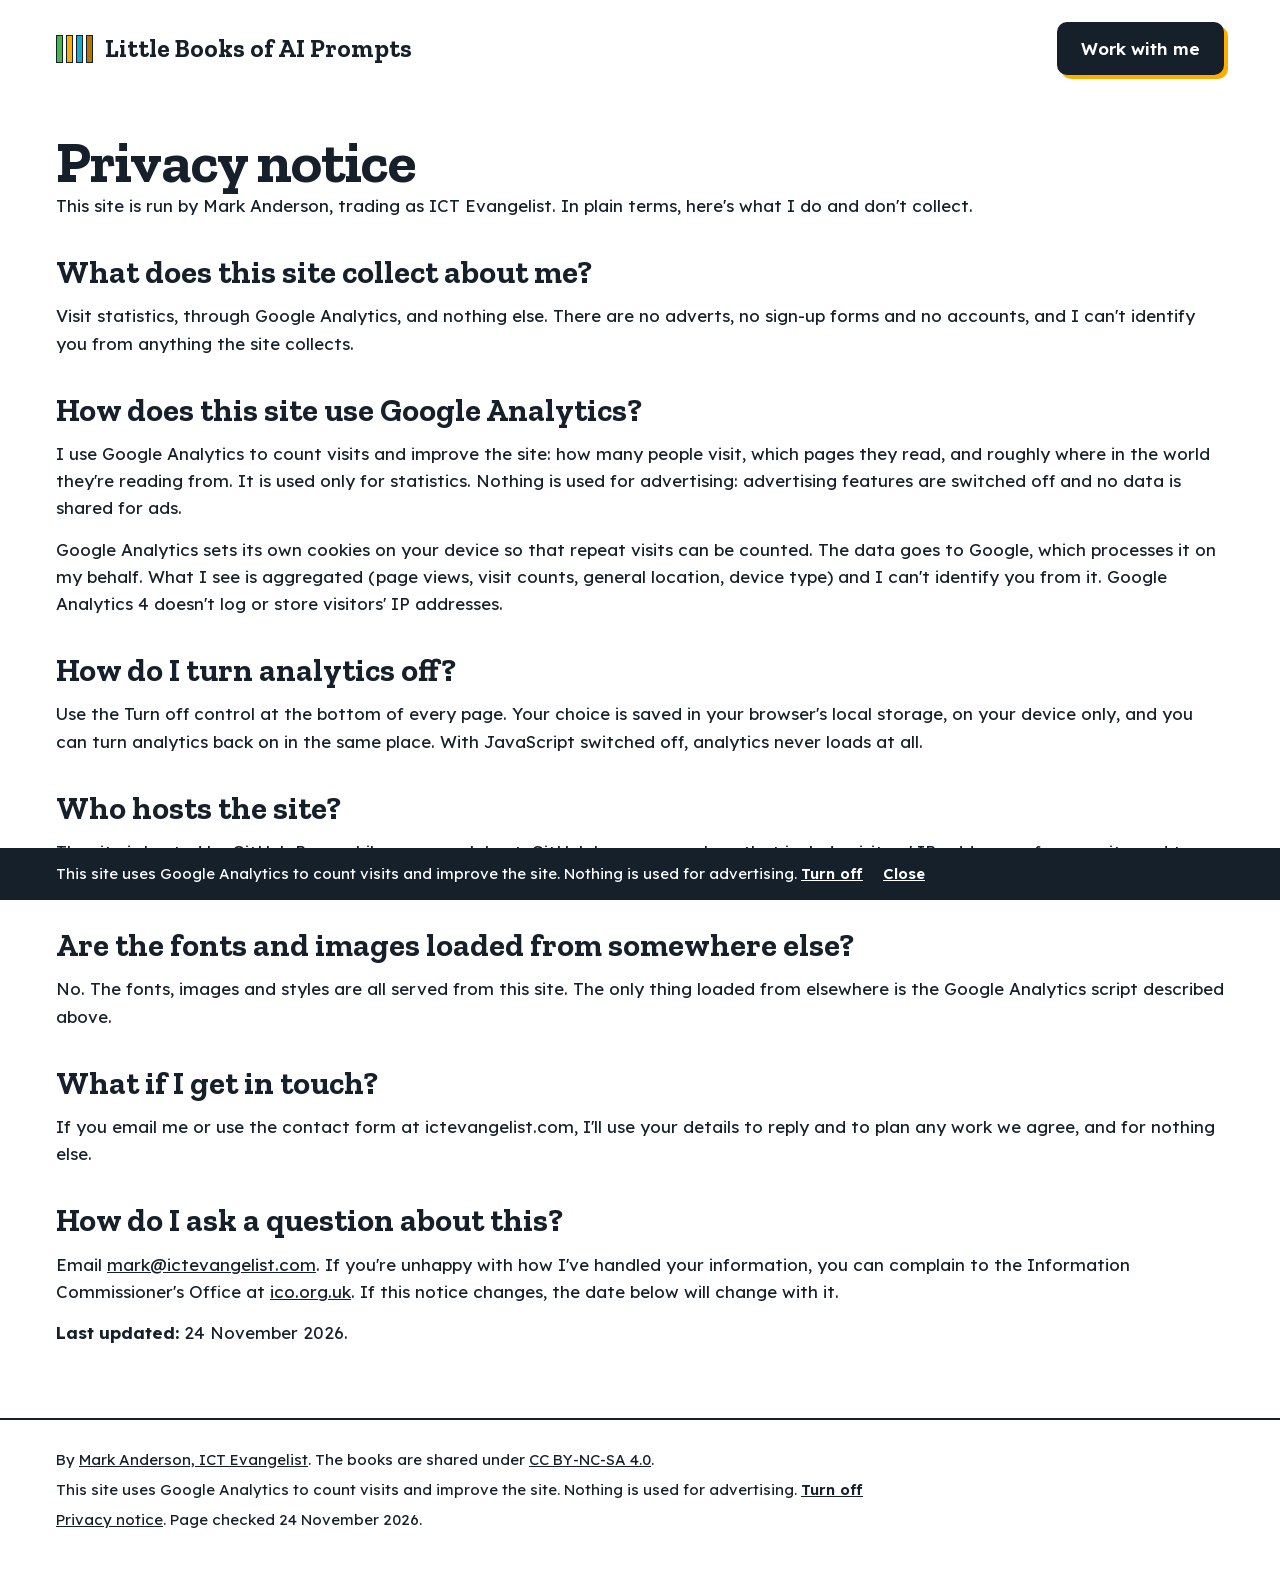
==== privacy/index.html @ 9bd785f1 "Holding page: Google Analytics with a Turn off control, privacy notice, hosted fonts Co-Authored-By:" ====
<!DOCTYPE html>
<html lang="en-GB">
<head>
<meta charset="utf-8">
<meta name="viewport" content="width=device-width, initial-scale=1">
<script>window.dataLayer=window.dataLayer||[];function gtag(){dataLayer.push(arguments);}if(location.hostname==="prompts.ictevangelist.com"){var gaOff=false;try{gaOff=localStorage.getItem("ga-optout")==="1";}catch(e){}gtag("consent","default",{"analytics_storage":gaOff?"denied":"granted","ad_storage":"denied","ad_user_data":"denied","ad_personalization":"denied"});gtag("js",new Date());gtag("config","G-3GVSLSE1K1");var gs=document.createElement("script");gs.async=true;gs.src="https://www.googletagmanager.com/gtag/js?id=G-3GVSLSE1K1";document.head.appendChild(gs);}</script>
<title>Privacy Notice | Little Books of AI Prompts</title>
<meta name="description" content="What this site collects: visit statistics through Google Analytics, which you can turn off, and nothing else.">
<link rel="canonical" href="https://prompts.ictevangelist.com/privacy/">
<meta name="author" content="Mark Anderson (ICT Evangelist)">
<meta name="robots" content="index, follow">
<meta property="og:type" content="website">
<meta property="og:site_name" content="The Little Books of Generative AI Prompts">
<meta property="og:title" content="AI Prompts for Teachers, School Leaders and Support Staff | Coming Soon">
<meta property="og:description" content="The 2027 Little Books of Generative AI Prompts by Mark Anderson are coming soon: tested AI prompts for primary teachers, secondary teachers, school and trust leaders and support staff.">
<meta property="og:url" content="https://prompts.ictevangelist.com/">
<meta property="og:image" content="https://prompts.ictevangelist.com/assets/og-image.png">
<meta name="twitter:card" content="summary_large_image">
<link rel="icon" href="/favicon.svg" type="image/svg+xml">
<link rel="preload" href="/assets/fonts/zilla-slab-700.woff2" as="font" type="font/woff2" crossorigin>
<link rel="preload" href="/assets/fonts/lexend-var.woff2" as="font" type="font/woff2" crossorigin>
<link rel="stylesheet" href="/css/styles.css?v=2">
</head>
<body>
<a class="skip" href="#main">Skip to main content</a>
<header class="top">
  <a class="logo" href="/" aria-label="The Little Books of AI Prompts, home"><span class="sp" aria-hidden="true"><i style="background:#45B84A"></i><i style="background:#FEAE00"></i><i style="background:#17ABCE"></i><i style="background:#B87400"></i></span>Little Books of AI Prompts</a>
  <a class="btn btn--dark" href="https://ictevangelist.com/contact/">Work with me</a>
</header>
<main id="main">
<article class="prose">
<h1>Privacy notice</h1>
<p>This site is run by Mark Anderson, trading as ICT Evangelist. In plain terms, here's what I do and don't collect.</p>
<h2>What does this site collect about me?</h2>
<p>Visit statistics, through Google Analytics, and nothing else. There are no adverts, no sign-up forms and no accounts, and I can't identify you from anything the site collects.</p>
<h2>How does this site use Google Analytics?</h2>
<p>I use Google Analytics to count visits and improve the site: how many people visit, which pages they read, and roughly where in the world they're reading from. It is used only for statistics. Nothing is used for advertising: advertising features are switched off and no data is shared for ads.</p>
<p>Google Analytics sets its own cookies on your device so that repeat visits can be counted. The data goes to Google, which processes it on my behalf. What I see is aggregated (page views, visit counts, general location, device type) and I can't identify you from it. Google Analytics 4 doesn't log or store visitors' IP addresses.</p>
<h2>How do I turn analytics off?</h2>
<p>Use the Turn off control at the bottom of every page. Your choice is saved in your browser's local storage, on your device only, and you can turn analytics back on in the same place. With JavaScript switched off, analytics never loads at all.</p>
<h2>Who hosts the site?</h2>
<p>The site is hosted by GitHub Pages. Like every web host, GitHub keeps server logs that include visitors' IP addresses, for security and to keep the service running. I can't see those logs. <a href="https://docs.github.com/en/site-policy/privacy-policies/github-general-privacy-statement">GitHub's privacy statement</a> explains what they do with them.</p>
<h2>Are the fonts and images loaded from somewhere else?</h2>
<p>No. The fonts, images and styles are all served from this site. The only thing loaded from elsewhere is the Google Analytics script described above.</p>
<h2>What if I get in touch?</h2>
<p>If you email me or use the contact form at ictevangelist.com, I'll use your details to reply and to plan any work we agree, and for nothing else.</p>
<h2>How do I ask a question about this?</h2>
<p>Email <a href="mailto:mark@ictevangelist.com">mark@ictevangelist.com</a>. If you're unhappy with how I've handled your information, you can complain to the Information Commissioner's Office at <a href="https://ico.org.uk">ico.org.uk</a>. If this notice changes, the date below will change with it.</p>
<p><b>Last updated:</b> 24 November 2026.</p>
</article>
</main>
<footer class="foot">
  <p>By <a href="https://ictevangelist.com">Mark Anderson, ICT Evangelist</a>. The books are shared under <a href="https://creativecommons.org/licenses/by-nc-sa/4.0/">CC BY-NC-SA 4.0</a>.</p>
  <p class="ga-note"><span class="ga-msg">This site uses Google Analytics to count visits and improve the site. Nothing is used for advertising.</span> <button type="button" class="ga-toggle">Turn off</button></p>
  <p><a href="/privacy/">Privacy notice</a>. Page checked 24 November 2026.</p>
</footer>
<script src="/js/ga-optout.js" defer></script>
</body>
</html>
---- css/styles.css ----
@font-face{font-family:'Zilla Slab';src:url('/assets/fonts/zilla-slab-700.woff2') format('woff2');font-weight:700;font-style:normal;font-display:swap}
@font-face{font-family:'Zilla Slab';src:url('/assets/fonts/zilla-slab-600.woff2') format('woff2');font-weight:600;font-style:normal;font-display:swap}
@font-face{font-family:'Lexend';src:url('/assets/fonts/lexend-var.woff2') format('woff2');font-weight:100 900;font-style:normal;font-display:swap}
*{box-sizing:border-box}
html{-webkit-text-size-adjust:100%}
body{margin:0;font-family:Lexend,system-ui,sans-serif;background:#fff;color:#16202b;font-size:17px;line-height:1.6}
h1,h2,h3,.logo{font-family:'Zilla Slab',Georgia,serif;font-weight:700;margin:0}
a{color:inherit}
a:focus-visible,.btn:focus-visible{outline:3px solid #16202b;outline-offset:3px}
.skip{position:absolute;left:-999px;top:0;background:#16202b;color:#fff;padding:10px 16px;z-index:9}
.skip:focus{left:8px;top:8px}
.top{display:flex;justify-content:space-between;align-items:center;gap:16px;padding:22px 56px}
.logo{font-size:25px;display:flex;align-items:center;gap:12px;text-decoration:none;line-height:1.1}
.sp{display:flex;gap:3px;flex:none}.sp i{width:7px;height:28px;display:block;border:1.5px solid #16202b}
.btn{display:inline-block;font-weight:600;text-decoration:none;border-radius:10px;white-space:nowrap;border:2px solid #16202b}
.btn--dark{background:#16202b;color:#fff;padding:11px 22px;box-shadow:4px 4px 0 #FEAE00}
.btn--amber{background:#FEAE00;color:#16202b;padding:15px 28px}
.hero{padding:36px 56px 20px;display:grid;grid-template-columns:1fr 1fr;gap:64px;align-items:center}
.tape{display:inline-block;margin:0 0 22px;background:#FEAE00;color:#16202b;font-weight:600;font-size:18px;padding:6px 16px;border:2px solid #16202b;border-radius:8px;box-shadow:4px 4px 0 #16202b;transform:rotate(-2deg)}
h1{font-size:clamp(44px,6vw,84px);line-height:1;letter-spacing:-.015em}
.sub{font-size:20px;margin:24px 0 0;color:#3b4754}
.hero__roles h2{font-size:32px;margin:0 0 20px}
.tiles{list-style:none;margin:0;padding:0;display:grid;grid-template-columns:1fr 1fr;gap:26px}
.tile{border:2px solid #16202b;border-radius:16px;overflow:hidden;display:flex;flex-direction:column;min-height:196px;background:#fff;box-shadow:8px 8px 0 #16202b;transform:rotate(var(--t))}
.tile i{display:block;height:46px;background:var(--c);border-bottom:2px solid #16202b}
.tile b{font-family:'Zilla Slab',Georgia,serif;font-size:31px;line-height:1.05;padding:18px 22px 0}
.tile span{font-size:15px;padding:8px 22px 0}
.tile small{margin-top:auto;font-size:15px;font-weight:600;padding:10px 22px 16px}
.band{margin:64px 56px 0;border:2px solid #16202b;border-radius:16px;background:#16202b;color:#fff;display:flex;align-items:center;gap:34px;padding:0 44px 0 30px;box-shadow:8px 8px 0 #FEAE00}
.band img{height:190px;width:auto;margin-top:-34px;align-self:flex-end;display:block}
.band__text{flex:1}.band h2{font-size:40px;line-height:1.05}.band p{margin:8px 0 0;color:#d5dde5}
.faq,.more{padding:64px 56px 0}
.faq h2,.more h2{font-size:40px;margin-bottom:22px}
.qas{display:grid;grid-template-columns:1fr 1fr;gap:26px}
.qa{border:2px solid #16202b;border-radius:16px;padding:22px 24px;box-shadow:6px 6px 0 #16202b}
.qa h3{font-size:25px;line-height:1.15}.qa p{margin:10px 0 0}
.sis{list-style:none;margin:0;padding:0;display:grid;grid-template-columns:repeat(3,1fr);gap:26px}
.sis a{display:block;height:100%;text-decoration:none;border:2px solid #16202b;border-radius:16px;padding:20px 22px;box-shadow:6px 6px 0 #16202b}
.sis b{display:block;font-family:'Zilla Slab',Georgia,serif;font-size:25px;line-height:1.15;text-decoration:underline;text-underline-offset:4px}
.sis span{display:block;margin-top:8px}
.foot{margin-top:72px;padding:28px 56px 40px;border-top:2px solid #16202b;font-size:15px}
.foot p{margin:0 0 6px}
@media (max-width:980px){
 .top{padding:18px 20px}.logo{font-size:20px}
 .hero{grid-template-columns:1fr;gap:40px;padding:24px 20px 10px}
 .band{margin:56px 20px 0;flex-direction:column;align-items:flex-start;padding:0 24px 28px;gap:16px}
 .band img{align-self:flex-start;height:150px;margin-top:-30px}.band h2{font-size:32px}
 .faq,.more{padding:56px 20px 0}.faq h2,.more h2{font-size:32px}
 .qas,.sis{grid-template-columns:1fr}
 .foot{padding:24px 20px 36px}
}
@media (max-width:560px){.tiles{grid-template-columns:1fr}.tile{min-height:0}.tile small{padding-top:16px}.btn--dark{padding:9px 14px;font-size:15px}.logo{font-size:18px}}
.prose{padding:36px 56px 0}.prose h1{font-size:clamp(36px,4.6vw,62px)}.prose h2{font-size:32px;line-height:1.1;margin:36px 0 12px}.prose p{margin:0 0 14px}
.ga-note button{font:inherit;font-weight:600;background:none;border:0;padding:0;color:#16202b;text-decoration:underline;cursor:pointer}
.ga-pop{position:fixed;left:0;right:0;bottom:0;z-index:50;display:flex;flex-wrap:wrap;align-items:center;gap:8px 20px;padding:14px 56px;background:#16202b;color:#fff;font-size:15px}
.ga-pop .ga-note{margin:0}.ga-pop button{font:inherit;font-weight:600;background:none;border:0;padding:0;color:#fff;text-decoration:underline;cursor:pointer}
.ga-pop :focus-visible{outline:3px solid #fff;outline-offset:2px}
@media (max-width:980px){.prose{padding:24px 20px 0}.ga-pop{padding:14px 20px}}
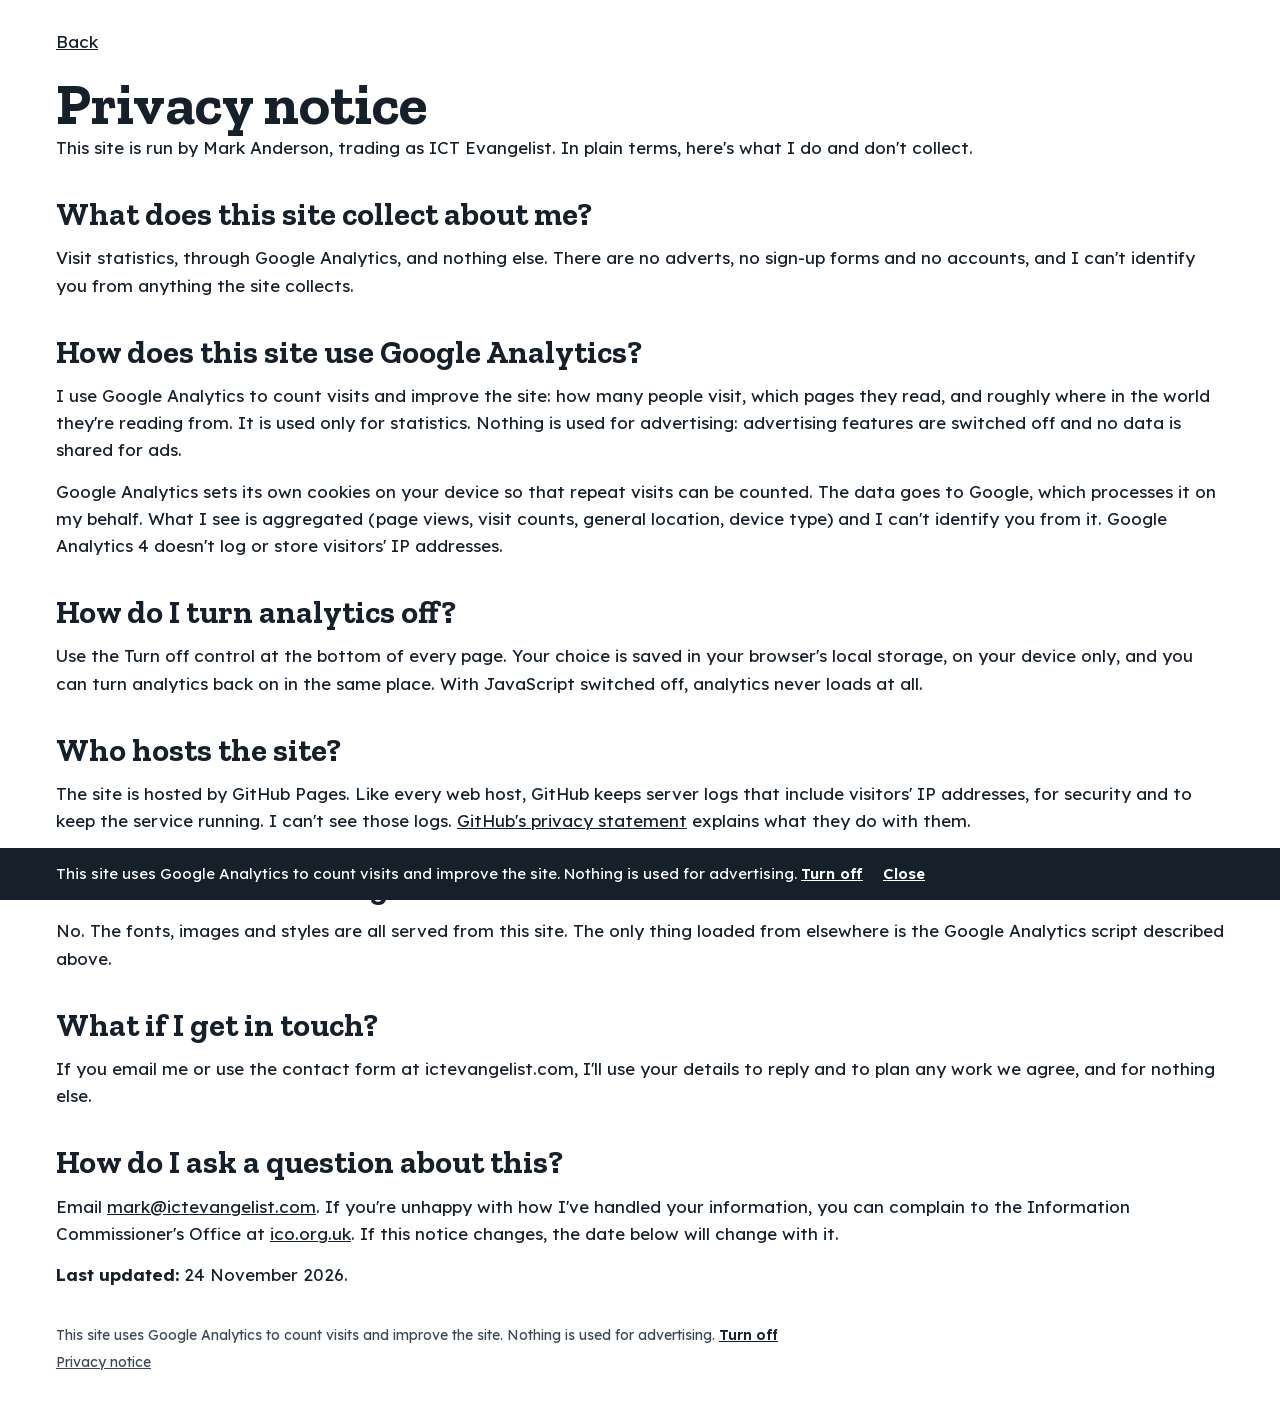
==== commit 202baf46: "Coming soon Co-Authored-By: Claude Fable 5.2 <noreply@anthropic.com>" ====
--- a/privacy/index.html
+++ b/privacy/index.html
@@ -4,31 +4,22 @@
 <meta charset="utf-8">
 <meta name="viewport" content="width=device-width, initial-scale=1">
 <script>window.dataLayer=window.dataLayer||[];function gtag(){dataLayer.push(arguments);}if(location.hostname==="prompts.ictevangelist.com"){var gaOff=false;try{gaOff=localStorage.getItem("ga-optout")==="1";}catch(e){}gtag("consent","default",{"analytics_storage":gaOff?"denied":"granted","ad_storage":"denied","ad_user_data":"denied","ad_personalization":"denied"});gtag("js",new Date());gtag("config","G-3GVSLSE1K1");var gs=document.createElement("script");gs.async=true;gs.src="https://www.googletagmanager.com/gtag/js?id=G-3GVSLSE1K1";document.head.appendChild(gs);}</script>
-<title>Privacy Notice | Little Books of AI Prompts</title>
-<meta name="description" content="What this site collects: visit statistics through Google Analytics, which you can turn off, and nothing else.">
+<title>Privacy notice</title>
+<meta name="description" content="Coming soon.">
 <link rel="canonical" href="https://prompts.ictevangelist.com/privacy/">
-<meta name="author" content="Mark Anderson (ICT Evangelist)">
 <meta name="robots" content="index, follow">
-<meta property="og:type" content="website">
-<meta property="og:site_name" content="The Little Books of Generative AI Prompts">
-<meta property="og:title" content="AI Prompts for Teachers, School Leaders and Support Staff | Coming Soon">
-<meta property="og:description" content="The 2027 Little Books of Generative AI Prompts by Mark Anderson are coming soon: tested AI prompts for primary teachers, secondary teachers, school and trust leaders and support staff.">
-<meta property="og:url" content="https://prompts.ictevangelist.com/">
+<meta property="og:title" content="Coming soon">
+<meta property="og:description" content="Coming soon.">
+<meta property="og:url" content="https://prompts.ictevangelist.com/privacy/">
 <meta property="og:image" content="https://prompts.ictevangelist.com/assets/og-image.png">
 <meta name="twitter:card" content="summary_large_image">
 <link rel="icon" href="/favicon.svg" type="image/svg+xml">
 <link rel="preload" href="/assets/fonts/zilla-slab-700.woff2" as="font" type="font/woff2" crossorigin>
 <link rel="preload" href="/assets/fonts/lexend-var.woff2" as="font" type="font/woff2" crossorigin>
-<link rel="stylesheet" href="/css/styles.css?v=2">
+<link rel="stylesheet" href="/css/styles.css?v=4">
 </head>
 <body>
-<a class="skip" href="#main">Skip to main content</a>
-<header class="top">
-  <a class="logo" href="/" aria-label="The Little Books of AI Prompts, home"><span class="sp" aria-hidden="true"><i style="background:#45B84A"></i><i style="background:#FEAE00"></i><i style="background:#17ABCE"></i><i style="background:#B87400"></i></span>Little Books of AI Prompts</a>
-  <a class="btn btn--dark" href="https://ictevangelist.com/contact/">Work with me</a>
-</header>
-<main id="main">
-<article class="prose">
+<main><p class="back"><a href="/">Back</a></p><article class="prose">
 <h1>Privacy notice</h1>
 <p>This site is run by Mark Anderson, trading as ICT Evangelist. In plain terms, here's what I do and don't collect.</p>
 <h2>What does this site collect about me?</h2>
@@ -47,12 +38,10 @@
 <h2>How do I ask a question about this?</h2>
 <p>Email <a href="mailto:mark@ictevangelist.com">mark@ictevangelist.com</a>. If you're unhappy with how I've handled your information, you can complain to the Information Commissioner's Office at <a href="https://ico.org.uk">ico.org.uk</a>. If this notice changes, the date below will change with it.</p>
 <p><b>Last updated:</b> 24 November 2026.</p>
-</article>
-</main>
+</article></main>
 <footer class="foot">
-  <p>By <a href="https://ictevangelist.com">Mark Anderson, ICT Evangelist</a>. The books are shared under <a href="https://creativecommons.org/licenses/by-nc-sa/4.0/">CC BY-NC-SA 4.0</a>.</p>
   <p class="ga-note"><span class="ga-msg">This site uses Google Analytics to count visits and improve the site. Nothing is used for advertising.</span> <button type="button" class="ga-toggle">Turn off</button></p>
-  <p><a href="/privacy/">Privacy notice</a>. Page checked 24 November 2026.</p>
+  <p><a href="/privacy/">Privacy notice</a></p>
 </footer>
 <script src="/js/ga-optout.js" defer></script>
 </body>
--- a/css/styles.css
+++ b/css/styles.css
@@ -1,58 +1,19 @@
 @font-face{font-family:'Zilla Slab';src:url('/assets/fonts/zilla-slab-700.woff2') format('woff2');font-weight:700;font-style:normal;font-display:swap}
-@font-face{font-family:'Zilla Slab';src:url('/assets/fonts/zilla-slab-600.woff2') format('woff2');font-weight:600;font-style:normal;font-display:swap}
 @font-face{font-family:'Lexend';src:url('/assets/fonts/lexend-var.woff2') format('woff2');font-weight:100 900;font-style:normal;font-display:swap}
 *{box-sizing:border-box}
-html{-webkit-text-size-adjust:100%}
-body{margin:0;font-family:Lexend,system-ui,sans-serif;background:#fff;color:#16202b;font-size:17px;line-height:1.6}
-h1,h2,h3,.logo{font-family:'Zilla Slab',Georgia,serif;font-weight:700;margin:0}
+html,body{height:100%}
+body{margin:0;display:flex;flex-direction:column;min-height:100%;font-family:Lexend,system-ui,sans-serif;background:#fff;color:#16202b;font-size:17px;line-height:1.6}
+h1,h2{font-family:'Zilla Slab',Georgia,serif;font-weight:700;margin:0}
 a{color:inherit}
-a:focus-visible,.btn:focus-visible{outline:3px solid #16202b;outline-offset:3px}
-.skip{position:absolute;left:-999px;top:0;background:#16202b;color:#fff;padding:10px 16px;z-index:9}
-.skip:focus{left:8px;top:8px}
-.top{display:flex;justify-content:space-between;align-items:center;gap:16px;padding:22px 56px}
-.logo{font-size:25px;display:flex;align-items:center;gap:12px;text-decoration:none;line-height:1.1}
-.sp{display:flex;gap:3px;flex:none}.sp i{width:7px;height:28px;display:block;border:1.5px solid #16202b}
-.btn{display:inline-block;font-weight:600;text-decoration:none;border-radius:10px;white-space:nowrap;border:2px solid #16202b}
-.btn--dark{background:#16202b;color:#fff;padding:11px 22px;box-shadow:4px 4px 0 #FEAE00}
-.btn--amber{background:#FEAE00;color:#16202b;padding:15px 28px}
-.hero{padding:36px 56px 20px;display:grid;grid-template-columns:1fr 1fr;gap:64px;align-items:center}
-.tape{display:inline-block;margin:0 0 22px;background:#FEAE00;color:#16202b;font-weight:600;font-size:18px;padding:6px 16px;border:2px solid #16202b;border-radius:8px;box-shadow:4px 4px 0 #16202b;transform:rotate(-2deg)}
-h1{font-size:clamp(44px,6vw,84px);line-height:1;letter-spacing:-.015em}
-.sub{font-size:20px;margin:24px 0 0;color:#3b4754}
-.hero__roles h2{font-size:32px;margin:0 0 20px}
-.tiles{list-style:none;margin:0;padding:0;display:grid;grid-template-columns:1fr 1fr;gap:26px}
-.tile{border:2px solid #16202b;border-radius:16px;overflow:hidden;display:flex;flex-direction:column;min-height:196px;background:#fff;box-shadow:8px 8px 0 #16202b;transform:rotate(var(--t))}
-.tile i{display:block;height:46px;background:var(--c);border-bottom:2px solid #16202b}
-.tile b{font-family:'Zilla Slab',Georgia,serif;font-size:31px;line-height:1.05;padding:18px 22px 0}
-.tile span{font-size:15px;padding:8px 22px 0}
-.tile small{margin-top:auto;font-size:15px;font-weight:600;padding:10px 22px 16px}
-.band{margin:64px 56px 0;border:2px solid #16202b;border-radius:16px;background:#16202b;color:#fff;display:flex;align-items:center;gap:34px;padding:0 44px 0 30px;box-shadow:8px 8px 0 #FEAE00}
-.band img{height:190px;width:auto;margin-top:-34px;align-self:flex-end;display:block}
-.band__text{flex:1}.band h2{font-size:40px;line-height:1.05}.band p{margin:8px 0 0;color:#d5dde5}
-.faq,.more{padding:64px 56px 0}
-.faq h2,.more h2{font-size:40px;margin-bottom:22px}
-.qas{display:grid;grid-template-columns:1fr 1fr;gap:26px}
-.qa{border:2px solid #16202b;border-radius:16px;padding:22px 24px;box-shadow:6px 6px 0 #16202b}
-.qa h3{font-size:25px;line-height:1.15}.qa p{margin:10px 0 0}
-.sis{list-style:none;margin:0;padding:0;display:grid;grid-template-columns:repeat(3,1fr);gap:26px}
-.sis a{display:block;height:100%;text-decoration:none;border:2px solid #16202b;border-radius:16px;padding:20px 22px;box-shadow:6px 6px 0 #16202b}
-.sis b{display:block;font-family:'Zilla Slab',Georgia,serif;font-size:25px;line-height:1.15;text-decoration:underline;text-underline-offset:4px}
-.sis span{display:block;margin-top:8px}
-.foot{margin-top:72px;padding:28px 56px 40px;border-top:2px solid #16202b;font-size:15px}
-.foot p{margin:0 0 6px}
-@media (max-width:980px){
- .top{padding:18px 20px}.logo{font-size:20px}
- .hero{grid-template-columns:1fr;gap:40px;padding:24px 20px 10px}
- .band{margin:56px 20px 0;flex-direction:column;align-items:flex-start;padding:0 24px 28px;gap:16px}
- .band img{align-self:flex-start;height:150px;margin-top:-30px}.band h2{font-size:32px}
- .faq,.more{padding:56px 20px 0}.faq h2,.more h2{font-size:32px}
- .qas,.sis{grid-template-columns:1fr}
- .foot{padding:24px 20px 36px}
-}
-@media (max-width:560px){.tiles{grid-template-columns:1fr}.tile{min-height:0}.tile small{padding-top:16px}.btn--dark{padding:9px 14px;font-size:15px}.logo{font-size:18px}}
-.prose{padding:36px 56px 0}.prose h1{font-size:clamp(36px,4.6vw,62px)}.prose h2{font-size:32px;line-height:1.1;margin:36px 0 12px}.prose p{margin:0 0 14px}
+a:focus-visible,button:focus-visible{outline:3px solid #16202b;outline-offset:3px}
+.soon{flex:1;display:flex;align-items:center;justify-content:center;padding:40px 20px;text-align:center}
+.soon h1{font-size:clamp(64px,15vw,240px);line-height:.92;letter-spacing:-.03em}
+.back{padding:28px 56px 0;margin:0}
+.prose{padding:20px 56px 0}.prose h1{font-size:clamp(36px,4.6vw,62px);line-height:1}.prose h2{font-size:32px;line-height:1.1;margin:36px 0 12px}.prose p{margin:0 0 14px}
+.foot{padding:22px 56px 30px;font-size:14px;color:#3b4754}
+.foot p{margin:0 0 4px}
 .ga-note button{font:inherit;font-weight:600;background:none;border:0;padding:0;color:#16202b;text-decoration:underline;cursor:pointer}
 .ga-pop{position:fixed;left:0;right:0;bottom:0;z-index:50;display:flex;flex-wrap:wrap;align-items:center;gap:8px 20px;padding:14px 56px;background:#16202b;color:#fff;font-size:15px}
 .ga-pop .ga-note{margin:0}.ga-pop button{font:inherit;font-weight:600;background:none;border:0;padding:0;color:#fff;text-decoration:underline;cursor:pointer}
 .ga-pop :focus-visible{outline:3px solid #fff;outline-offset:2px}
-@media (max-width:980px){.prose{padding:24px 20px 0}.ga-pop{padding:14px 20px}}
+@media (max-width:980px){.back{padding:20px 20px 0}.prose{padding:16px 20px 0}.foot{padding:20px 20px 28px}.ga-pop{padding:14px 20px}}
